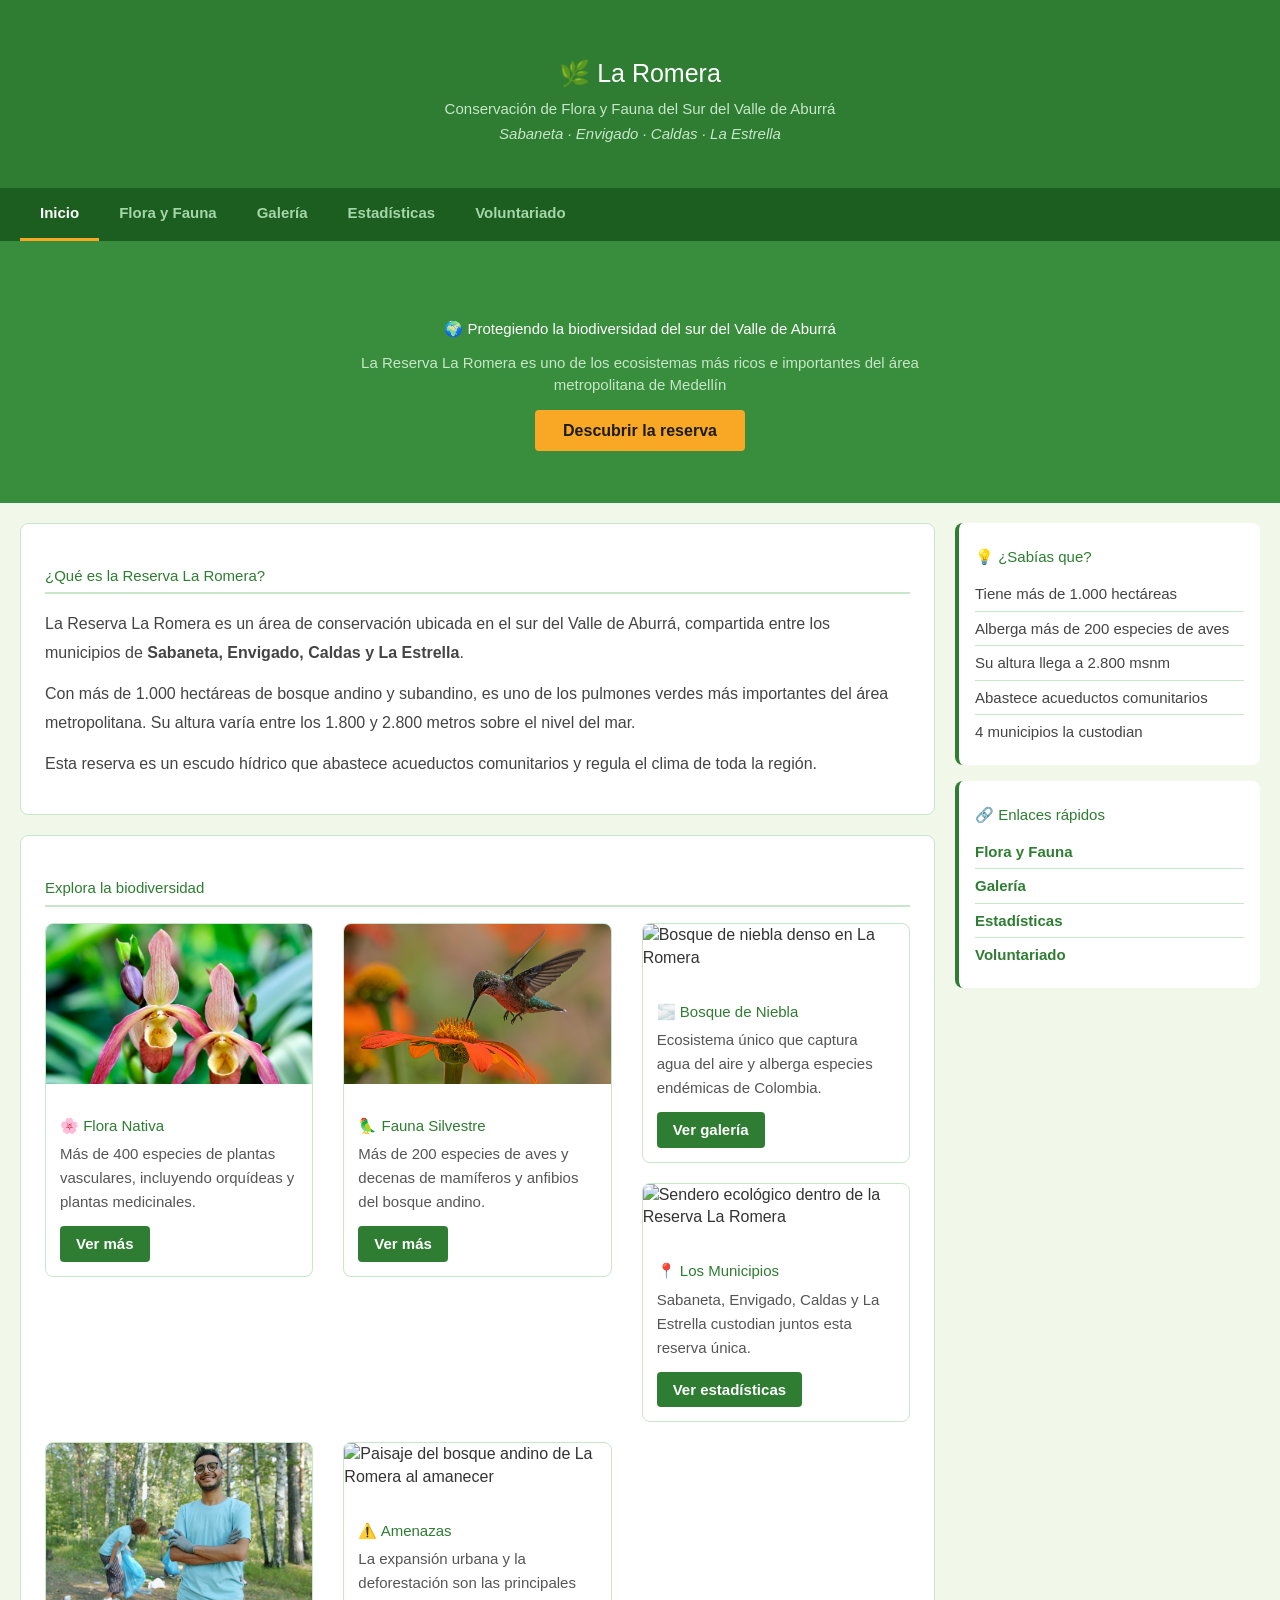
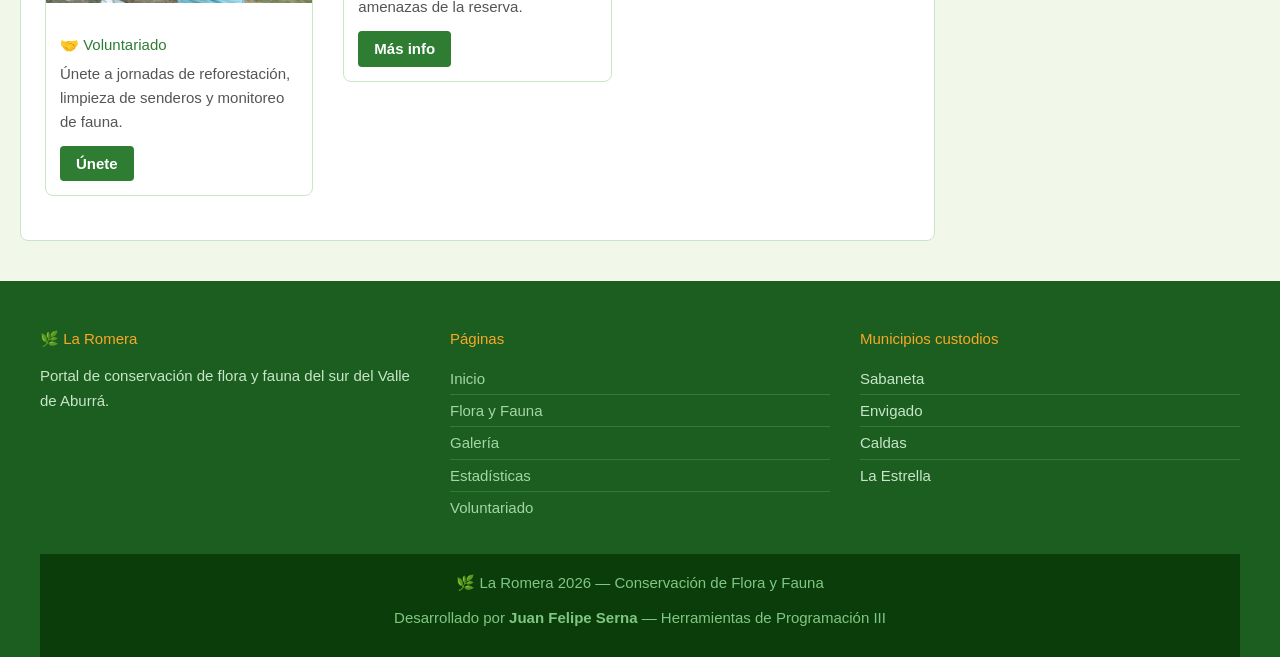
==== index.html @ dd30842b "Primera versión del portal" ====
<!DOCTYPE html>
<html lang="es">
<head>
    <meta charset="UTF-8">
    <meta name="viewport" content="width=device-width, initial-scale=1.0">
    <meta name="description" content="Portal de conservación de flora y fauna de la Reserva La Romera">
    <meta name="keywords" content="La Romera, flora, fauna, Sabaneta, Envigado, Caldas, La Estrella">
    <meta name="author" content="Juan Felipe Serna">
    <meta property="og:title" content="La Romera - Conservación de Flora y Fauna">
    <meta property="og:description" content="Conoce y protege la biodiversidad del sur del Valle de Aburrá">
    <title>La Romera - Inicio</title>
    <link rel="icon" href="img/favicon.png" type="image/x-icon">

    <!-- Bootstrap CSS -->
    <link rel="stylesheet" href="https://maxcdn.bootstrapcdn.com/bootstrap/3.4.1/css/bootstrap.min.css">
    <link rel="stylesheet" href="css/style.css">
</head>
<body>

    <!-- Header -->
    <header class="encabezado">
        <h1>🌿 La Romera</h1>
        <p>Conservación de Flora y Fauna del Sur del Valle de Aburrá</p>
        <p><em>Sabaneta · Envigado · Caldas · La Estrella</em></p>
    </header>

    <!-- Barra de Navegación-->
    <nav class="menu-principal">
        <a href="index.html" class="activo">Inicio</a>
        <a href="informacion.html">Flora y Fauna</a>
        <a href="galeria.html">Galería</a>
        <a href="tabla.html">Estadísticas</a>
        <a href="contacto.html">Voluntariado</a>
    </nav>

    <!-- Parte Principal-->
    <main>
        <div class="banner">
            <h2>🌍 Protegiendo la biodiversidad del sur del Valle de Aburrá</h2>
            <p>La Reserva La Romera es uno de los ecosistemas más ricos e importantes del área metropolitana de Medellín</p>
            <a href="informacion.html" class="btn-principal">Descubrir la reserva</a>
        </div>
       <!-- Contenedor que pone section y aside lado a lado -->
        <div class="contenedor-principal">

            <!-- SECTION: contenido principal -->
            <section class="seccion-principal">

                <!-- ARTICLE 1: presentación de la reserva -->
                <article class="articulo">
                    <h2>¿Qué es la Reserva La Romera?</h2>
                    <p>La Reserva La Romera es un área de conservación ubicada en el sur
                    del Valle de Aburrá, compartida entre los municipios de
                    <strong>Sabaneta, Envigado, Caldas y La Estrella</strong>.</p>

                    <p>Con más de 1.000 hectáreas de bosque andino y subandino,
                    es uno de los pulmones verdes más importantes del área metropolitana.
                    Su altura varía entre los 1.800 y 2.800 metros sobre el nivel del mar.</p>

                    <p>Esta reserva es un escudo hídrico que abastece acueductos
                    comunitarios y regula el clima de toda la región.</p>
                </article>

                <!-- ARTICLE 2: tarjetas de biodiversidad -->
                <article class="articulo">
                    <h2>Explora la biodiversidad</h2>

                    <div class="row">

                        <div class="col-sm-4">
                            <div class="tarjeta">
                                <img src="img/flora1.jpg"
                                     alt="Orquídea nativa del bosque andino de La Romera"
                                     title="Flora nativa de La Romera">
                                <div class="tarjeta-contenido">
                                    <h3>🌸 Flora Nativa</h3>
                                    <p>Más de 400 especies de plantas vasculares,
                                    incluyendo orquídeas y plantas medicinales.</p>
                                    <a href="informacion.html" class="btn-tarjeta">Ver más</a>
                                </div>
                            </div>
                        </div>

                        <div class="col-sm-4">
                            <div class="tarjeta">
                                <img src="img/fauna1.jpg"
                                     alt="Colibrí nativo del bosque andino de La Romera"
                                     title="Fauna silvestre de La Romera">
                                <div class="tarjeta-contenido">
                                    <h3>🦜 Fauna Silvestre</h3>
                                    <p>Más de 200 especies de aves y decenas de
                                    mamíferos y anfibios del bosque andino.</p>
                                    <a href="informacion.html" class="btn-tarjeta">Ver más</a>
                                </div>
                            </div>
                        </div>

                        <div class="col-sm-4">
                            <div class="tarjeta">
                                <img src="img/bosque.jpg"
                                     alt="Bosque de niebla denso en La Romera"
                                     title="Bosque de niebla de La Romera">
                                <div class="tarjeta-contenido">
                                    <h3>🌫️ Bosque de Niebla</h3>
                                    <p>Ecosistema único que captura agua del aire
                                    y alberga especies endémicas de Colombia.</p>
                                    <a href="galeria.html" class="btn-tarjeta">Ver galería</a>
                                </div>
                            </div>
                        </div>

                        <div class="col-sm-4">
                            <div class="tarjeta">
                                <img src="img/reserva.jpg"
                                     alt="Sendero ecológico dentro de la Reserva La Romera"
                                     title="Senderos de La Romera">
                                <div class="tarjeta-contenido">
                                    <h3>📍 Los Municipios</h3>
                                    <p>Sabaneta, Envigado, Caldas y La Estrella
                                    custodian juntos esta reserva única.</p>
                                    <a href="tabla.html" class="btn-tarjeta">Ver estadísticas</a>
                                </div>
                            </div>
                        </div>

                        <div class="col-sm-4">
                            <div class="tarjeta">
                                <img src="img/comunidad.jpg"
                                     alt="Voluntarios en jornada de reforestación en La Romera"
                                     title="Voluntariado ambiental en La Romera">
                                <div class="tarjeta-contenido">
                                    <h3>🤝 Voluntariado</h3>
                                    <p>Únete a jornadas de reforestación, limpieza
                                    de senderos y monitoreo de fauna.</p>
                                    <a href="contacto.html" class="btn-tarjeta">Únete</a>
                                </div>
                            </div>
                        </div>

                        <div class="col-sm-4">
                            <div class="tarjeta">
                                <img src="img/hero.jpg"
                                     alt="Paisaje del bosque andino de La Romera al amanecer"
                                     title="Amenazas a La Romera">
                                <div class="tarjeta-contenido">
                                    <h3>⚠️ Amenazas</h3>
                                    <p>La expansión urbana y la deforestación son
                                    las principales amenazas de la reserva.</p>
                                    <a href="informacion.html" class="btn-tarjeta">Más info</a>
                                </div>
                            </div>
                        </div>

                    </div>
                </article>

            </section>

            <!-- ASIDE: barra lateral con datos complementarios -->
            <aside class="barra-lateral">

                <div class="aside-bloque">
                    <h4>💡 ¿Sabías que?</h4>
                    <ul>
                        <li>Tiene más de 1.000 hectáreas</li>
                        <li>Alberga más de 200 especies de aves</li>
                        <li>Su altura llega a 2.800 msnm</li>
                        <li>Abastece acueductos comunitarios</li>
                        <li>4 municipios la custodian</li>
                    </ul>
                </div>

                <div class="aside-bloque">
                    <h4>🔗 Enlaces rápidos</h4>
                    <ul>
                        <li><a href="informacion.html">Flora y Fauna</a></li>
                        <li><a href="galeria.html">Galería</a></li>
                        <li><a href="tabla.html">Estadísticas</a></li>
                        <li><a href="contacto.html">Voluntariado</a></li>
                    </ul>
                </div>

            </aside>

        </div>

    </main>
    
    <!-- FOOTER: pie de página -->
    <footer class="pie-pagina">

        <div class="row">

            <div class="col-sm-4">
                <h4>🌿 La Romera</h4>
                <p>Portal de conservación de flora y fauna
                del sur del Valle de Aburrá.</p>
            </div>

            <div class="col-sm-4">
                <h4>Páginas</h4>
                <ul>
                    <li><a href="index.html">Inicio</a></li>
                    <li><a href="informacion.html">Flora y Fauna</a></li>
                    <li><a href="galeria.html">Galería</a></li>
                    <li><a href="tabla.html">Estadísticas</a></li>
                    <li><a href="contacto.html">Voluntariado</a></li>
                </ul>
            </div>

            <div class="col-sm-4">
                <h4>Municipios custodios</h4>
                <ul>
                    <li>Sabaneta</li>
                    <li>Envigado</li>
                    <li>Caldas</li>
                    <li>La Estrella</li>
                </ul>
            </div>

        </div>

        <div class="pie-inferior">
            <p>🌿 La Romera 2026 — Conservación de Flora y Fauna</p>
            <p>Desarrollado por <strong>Juan Felipe Serna</strong> — Herramientas de Programación III</p>
        </div>

    </footer>

    <script src="https://maxcdn.bootstrapcdn.com/bootstrap/3.4.1/js/bootstrap.min.js"></script>
</body>
</html>
---- css/style.css ----
/* ================================================
   RESET: limpia márgenes por defecto del navegador
================================================ */
* {
    margin: 0;
    padding: 0;
    box-sizing: border-box;
}

body {
    font-family: Arial, sans-serif;
    font-size: 16px;
    color: #333333;
    background-color: #f1f8e9;
}

/* ================================================
   HEADER
================================================ */
.encabezado {
    background-color: #2e7d32;
    color: #ffffff;
    text-align: center;
    padding: 40px 20px;
}

.encabezado h1 {
    font-size: 2.5rem;
    margin-bottom: 10px;
}

.encabezado p {
    font-size: 1.5rem;
    color: #c8e6c9;
    margin: 4px 0;
}

/* ================================================
   NAV
================================================ */
.menu-principal {
    background-color: #1b5e20;
    display: flex;
    padding: 0 20px;
}

.menu-principal a {
    color: #a5d6a7;
    text-decoration: none;
    padding: 14px 20px;
    font-weight: 600;
    font-size: 1.5rem;
    border-bottom: 3px solid transparent;
}

.menu-principal a:hover,
.menu-principal a.activo {
    color: #ffffff;
    border-bottom: 3px solid #f9a825;
}

/* ================================================
   BANNER
================================================ */
.banner {
    background-color: #388e3c;
    color: #ffffff;
    text-align: center;
    padding: 60px 20px;
}

.banner h2 {
    font-size: 1.5rem;
    margin-bottom: 15px;
}

.banner p {
    font-size: 1.5rem;
    color: #c8e6c9;
    margin-bottom: 25px;
    max-width: 650px;
    margin-left: auto;
    margin-right: auto;
}

.btn-principal {
    background-color: #f9a825;
    color: #1b1b1b;
    text-decoration: none;
    padding: 12px 28px;
    border-radius: 4px;
    font-weight: bold;
}

.btn-principal:hover {
    background-color: #f57f17;
    color: #ffffff;
}

/* ================================================
   CONTENEDOR PRINCIPAL
================================================ */
.contenedor-principal {
    display: flex;
    gap: 20px;
    padding: 20px;
    align-items: flex-start;
}

/* ================================================
   SECTION: ocupa 3/4 del ancho
================================================ */
.seccion-principal {
    flex: 3;
    display: flex;
    flex-direction: column;
    gap: 20px;
}

/* ================================================
   ARTICLE: cada bloque de contenido
================================================ */
.articulo {
    background-color: #ffffff;
    border: 1px solid #c8e6c9;
    border-radius: 8px;
    padding: 24px;
}

.articulo h2 {
    color: #2e7d32;
    font-size: 1.5rem;
    margin-bottom: 16px;
    padding-bottom: 8px;
    border-bottom: 2px solid #c8e6c9;
}

.articulo p {
    color: #444444;
    line-height: 1.8;
    margin-bottom: 12px;
}

/* ================================================
   ASIDE: barra lateral, ocupa 1/4 del ancho
================================================ */
.barra-lateral {
    flex: 1;
    display: flex;
    flex-direction: column;
    gap: 16px;
}

.aside-bloque {
    background-color: #ffffff;
    border-left: 4px solid #2e7d32;
    border-radius: 8px;
    padding: 16px;
}

.aside-bloque h4 {
    color: #2e7d32;
    font-size: 1.5rem;
    margin-bottom: 12px;
}

.aside-bloque ul {
    list-style: none;
    padding: 0;
    margin: 0;
}

.aside-bloque ul li {
    color: #444444;
    font-size: 1.5rem;
    padding: 6px 0;
    border-bottom: 1px solid #c8e6c9;
}

.aside-bloque ul li:last-child {
    border-bottom: none;
}

.aside-bloque ul li a {
    color: #2e7d32;
    text-decoration: none;
    font-weight: 600;
}

.aside-bloque ul li a:hover {
    color: #f9a825;
}

/* ================================================
   TARJETAS
================================================ */
.tarjeta {
    background-color: #ffffff;
    border: 1px solid #c8e6c9;
    border-radius: 8px;
    margin-bottom: 20px;
    overflow: hidden;
}

.tarjeta img {
    width: 100%;
    height: 160px;
    object-fit: cover;
}

.tarjeta-contenido {
    padding: 14px;
}

.tarjeta-contenido h3 {
    color: #2e7d32;
    font-size: 1.5rem;
    margin-bottom: 8px;
}

.tarjeta-contenido p {
    color: #555555;
    font-size: 1.5rem;
    line-height: 1.6;
    margin-bottom: 12px;
}

.btn-tarjeta {
    display: inline-block;
    background-color: #2e7d32;
    color: #ffffff;
    text-decoration: none;
    padding: 7px 16px;
    border-radius: 4px;
    font-size: 1.5rem;
    font-weight: bold;
}

.btn-tarjeta:hover {
    background-color: #1b5e20;
    color: #f9a825;
}

/* ================================================
   FOOTER
================================================ */
.pie-pagina {
    background-color: #1b5e20;
    color: #c8e6c9;
    padding: 40px 40px 0 40px;
    margin-top: 20px;
}

.pie-pagina h4 {
    color: #f9a825;
    font-size: 1.5rem;
    margin-bottom: 15px;
}

.pie-pagina p {
    font-size: 1.5rem;
    line-height: 1.7;
}

.pie-pagina ul {
    list-style: none;
    padding: 0;
    margin: 0;
}

.pie-pagina ul li {
    padding: 5px 0;
    font-size: 1.5rem;
    border-bottom: 1px solid #2e7d32;
}

.pie-pagina ul li:last-child {
    border-bottom: none;
}

.pie-pagina ul li a {
    color: #a5d6a7;
    text-decoration: none;
}

.pie-pagina ul li a:hover {
    color: #f9a825;
}

.pie-inferior {
    background-color: #0a3d0a;
    text-align: center;
    padding: 16px;
    margin-top: 30px;
    color: #81c784;
    font-size: 0.85rem;
}

/* ================================================
   IMAGEN DENTRO DE ARTICLE
================================================ */
.img-articulo {
    width: 100%;
    height: 220px;
    object-fit: cover;
    border-radius: 6px;
    margin-bottom: 16px;
    border: 2px solid #c8e6c9;
}

/* ================================================
   FIGURA DE GALERÍA - Imagen con pie de foto
================================================ */
.figura-galeria {
    margin-bottom: 20px;
    border-radius: 8px;
    overflow: hidden;
    border: 1px solid #c8e6c9;
    background-color: #ffffff;
}

.figura-galeria img {
    width: 100%;
    height: 180px;
    object-fit: cover;
    display: block;
}

.figura-galeria figcaption {
    text-align: center;
    padding: 8px;
    font-size: 1.5rem;
    color: #555555;
    background-color: #f1f8e9;
    border-top: 1px solid #c8e6c9;
}

/* ================================================
   CONTENEDOR DE VIDEO
================================================ */
.contenedor-video {
    position: relative;
    padding-bottom: 56.25%;
    height: 0;
    overflow: hidden;
    border-radius: 8px;
    border: 2px solid #c8e6c9;
    margin-top: 16px;
}

.contenedor-video iframe {
    position: absolute;
    top: 0;
    left: 0;
    width: 100%;
    height: 100%;
}

/* ================================================
   TABLA DE DATOS
================================================ */
.tabla-datos {
    width: 100%;
    border-collapse: collapse;
    margin-top: 16px;
    font-size: 1.5rem;
}

.tabla-datos th {
    background-color: #2e7d32;
    color: #ffffff;
    padding: 12px 16px;
    text-align: left;
}

.tabla-datos td {
    padding: 10px 16px;
    border-bottom: 1px solid #c8e6c9;
    color: #444444;
}

/* Filas alternas con color diferente */
.tabla-datos tbody tr:nth-child(even) {
    background-color: #f1f8e9;
}

.tabla-datos tbody tr:hover {
    background-color: #c8e6c9;
}

.tabla-datos tfoot td {
    background-color: #1b5e20;
    color: #ffffff;
    font-weight: bold;
    padding: 12px 16px;
}

/* ================================================
   FORMULARIO
================================================ */
.formulario {
    margin-top: 20px;
}

.campo-grupo {
    margin-bottom: 20px;
}

.campo-grupo label {
    display: block;
    font-weight: bold;
    color: #2e7d32;
    margin-bottom: 6px;
    font-size: 1.5rem;
}

.campo-grupo input,
.campo-grupo select,
.campo-grupo textarea {
    width: 100%;
    padding: 10px 14px;
    border: 1px solid #c8e6c9;
    border-radius: 4px;
    font-size: 1.5rem;
    color: #333333;
    background-color: #ffffff;
}

.campo-grupo input:focus,
.campo-grupo select:focus,
.campo-grupo textarea:focus {
    border-color: #2e7d32;
    outline: none;
    box-shadow: 0 0 0 3px rgba(46,125,50,0.15);
}

/* Checkbox */
.label-checkbox {
    display: flex;
    align-items: center;
    gap: 10px;
    font-weight: normal !important;
    cursor: pointer;
}

.label-checkbox input {
    width: auto !important;
}

/* Mensajes de error */
.mensaje-error {
    display: block;
    color: #c62828;
    font-size: 1.5rem;
    margin-top: 4px;
    min-height: 18px;
}

/* Mensaje de éxito */
.mensaje-exito {
    background-color: #e8f5e9;
    border: 1px solid #2e7d32;
    border-left: 4px solid #2e7d32;
    color: #1b5e20;
    padding: 14px;
    border-radius: 4px;
    margin-bottom: 20px;
    display: none;
}

/* Botón enviar */
.btn-formulario {
    background-color: #2e7d32;
    color: #ffffff;
    border: none;
    padding: 12px 30px;
    border-radius: 4px;
    font-size: 1.5rem;
    font-weight: bold;
    cursor: pointer;
    width: 100%;
}

.btn-formulario:hover {
    background-color: #1b5e20;
}

/* Campo con error */
.campo-error {
    border-color: #c62828 !important;
}
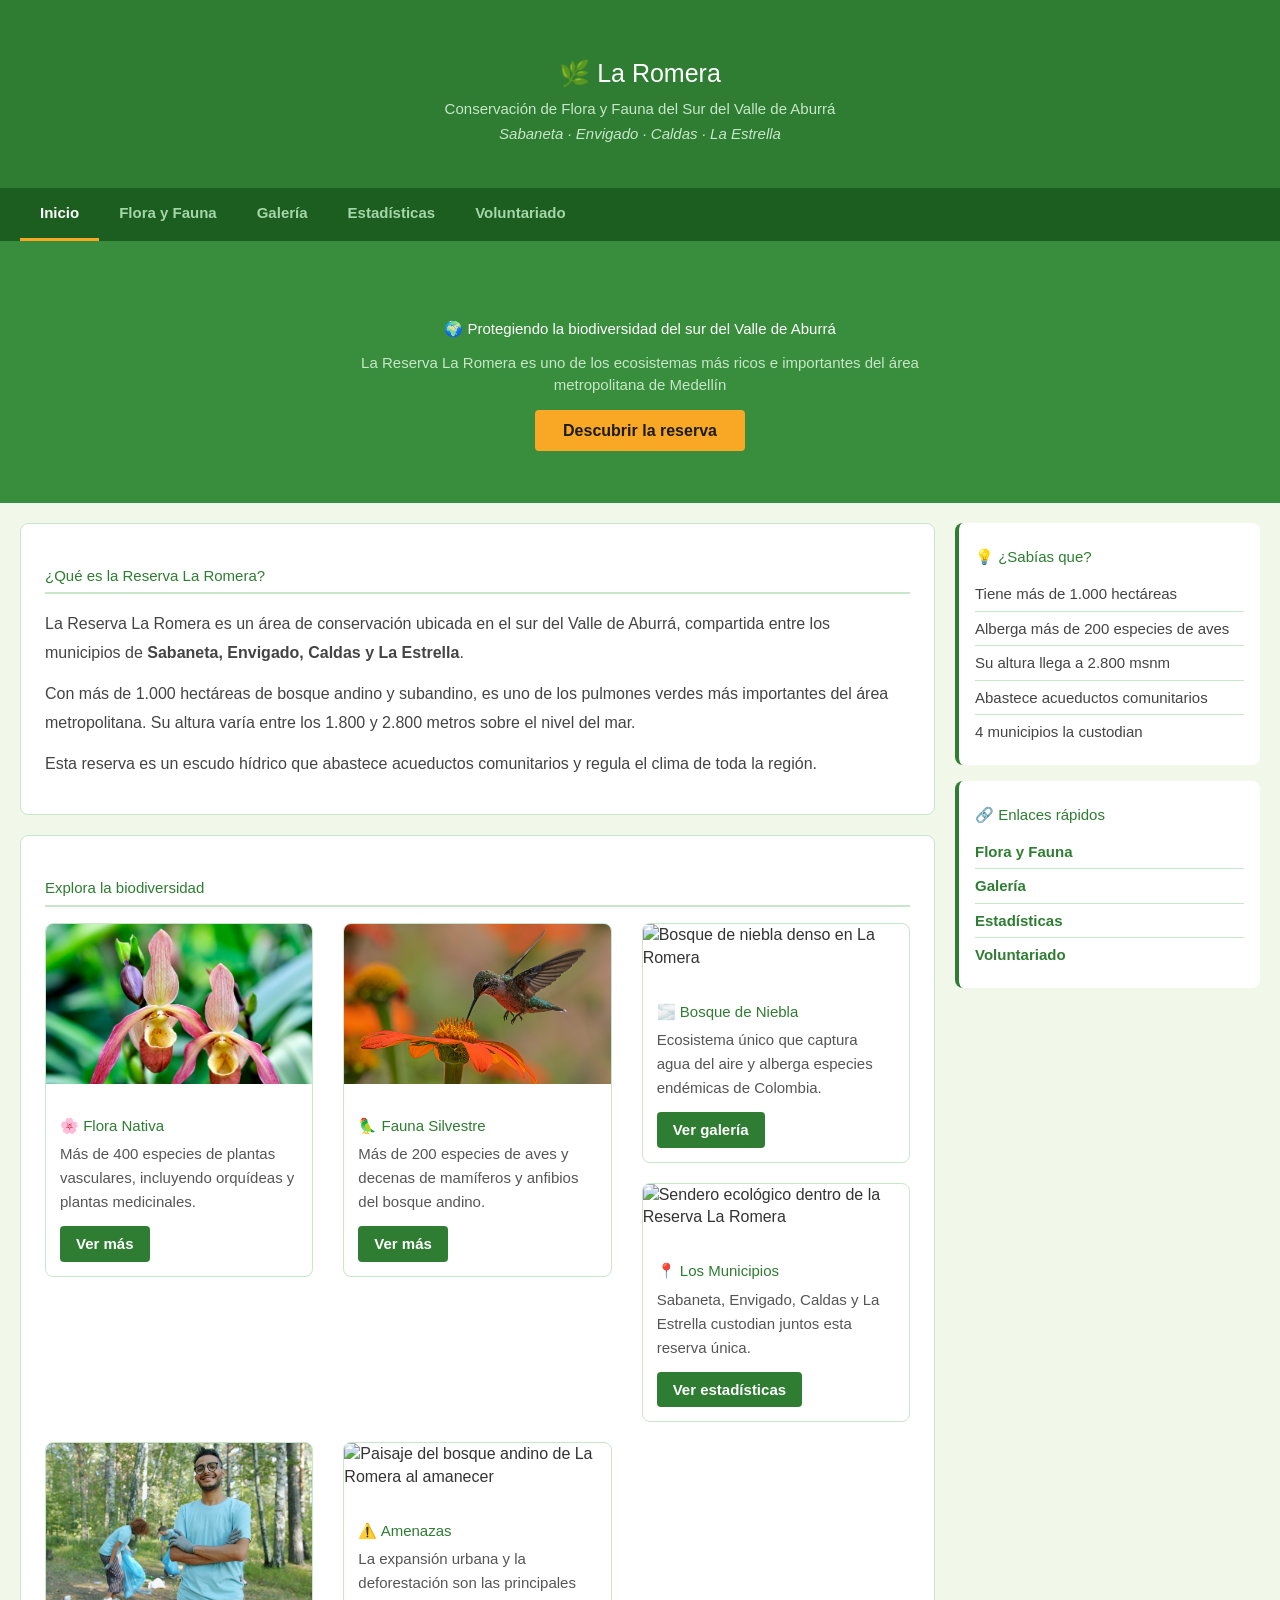
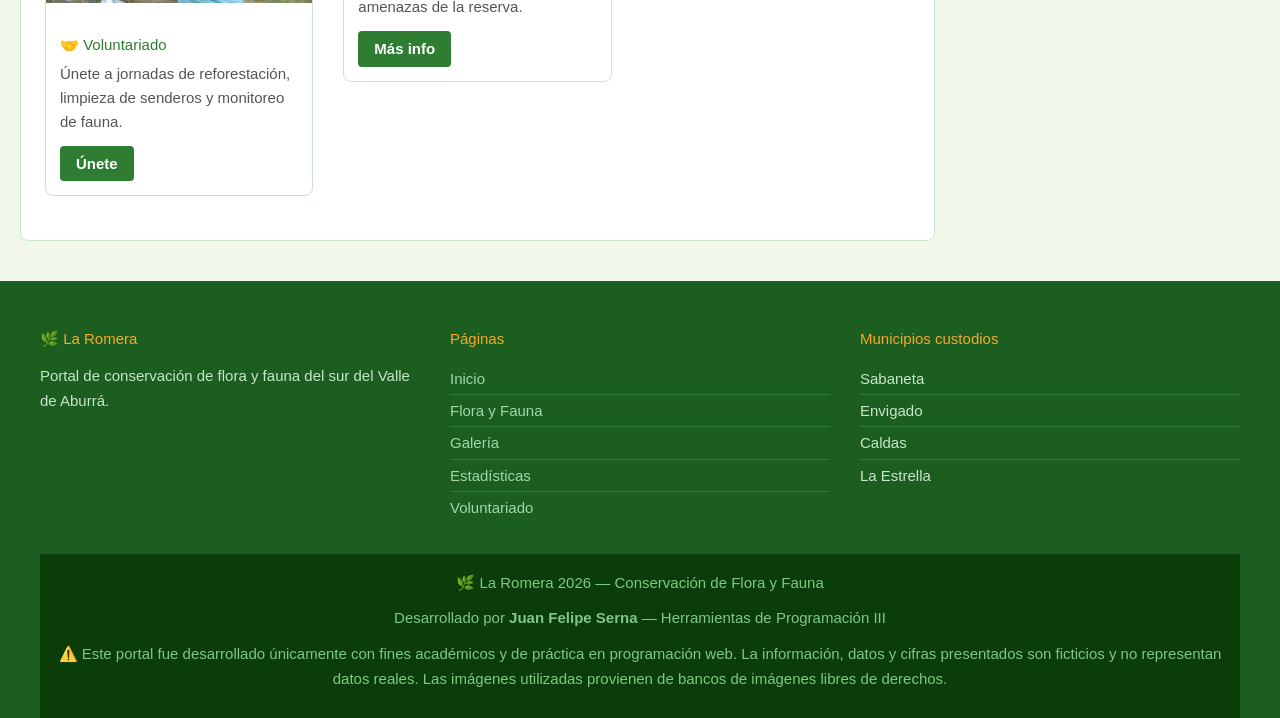
==== commit e86c5c57: "Include disclaimer about academic use and data Added a disclaimer about the portal's academic purpos" ====
--- a/index.html
+++ b/index.html
@@ -223,10 +223,11 @@
         <div class="pie-inferior">
             <p>🌿 La Romera 2026 — Conservación de Flora y Fauna</p>
             <p>Desarrollado por <strong>Juan Felipe Serna</strong> — Herramientas de Programación III</p>
+            <p class="disclaimer">⚠️ Este portal fue desarrollado únicamente con fines académicos y de práctica en programación web. La información, datos y cifras presentados son ficticios y no representan datos reales. Las imágenes utilizadas provienen de bancos de imágenes libres de derechos.</p>
         </div>
 
     </footer>
 
     <script src="https://maxcdn.bootstrapcdn.com/bootstrap/3.4.1/js/bootstrap.min.js"></script>
 </body>
-</html>+</html>
--- a/css/style.css
+++ b/css/style.css
@@ -1,5 +1,5 @@
 /* ================================================
-   RESET: limpia márgenes por defecto del navegador
+   RESET
 ================================================ */
 * {
     margin: 0;
@@ -108,7 +108,7 @@
 }
 
 /* ================================================
-   SECTION: ocupa 3/4 del ancho
+   SECTION
 ================================================ */
 .seccion-principal {
     flex: 3;
@@ -118,7 +118,7 @@
 }
 
 /* ================================================
-   ARTICLE: cada bloque de contenido
+   ARTICLE
 ================================================ */
 .articulo {
     background-color: #ffffff;
@@ -309,7 +309,7 @@
 }
 
 /* ================================================
-   FIGURA DE GALERÍA - Imagen con pie de foto
+   FIGURA DE GALERÍA
 ================================================ */
 .figura-galeria {
     margin-bottom: 20px;
@@ -488,4 +488,54 @@
 /* Campo con error */
 .campo-error {
     border-color: #c62828 !important;
-}+}
+
+/* ================================================
+   LIGHTBOX
+================================================ */
+.lightbox {
+    display: none;
+    position: fixed;
+    top: 0;
+    left: 0;
+    width: 100%;
+    height: 100%;
+    background-color: rgba(0, 0, 0, 0.85);
+    z-index: 9999;
+    justify-content: center;
+    align-items: center;
+    flex-direction: column;
+}
+
+.lightbox-imagen {
+    max-width: 80%;
+    max-height: 75vh;
+    border-radius: 8px;
+    border: 3px solid #ffffff;
+}
+
+.lightbox-cerrar {
+    position: absolute;
+    top: 20px;
+    right: 30px;
+    color: #ffffff;
+    font-size: 2rem;
+    cursor: pointer;
+    font-weight: bold;
+}
+
+.lightbox-cerrar:hover {
+    color: #f9a825;
+}
+
+.lightbox-caption {
+    color: #ffffff;
+    margin-top: 14px;
+    font-size: 1rem;
+    text-align: center;
+}
+
+/* Cursor pointer en imágenes de galería */
+.figura-galeria img {
+    cursor: pointer;
+}
